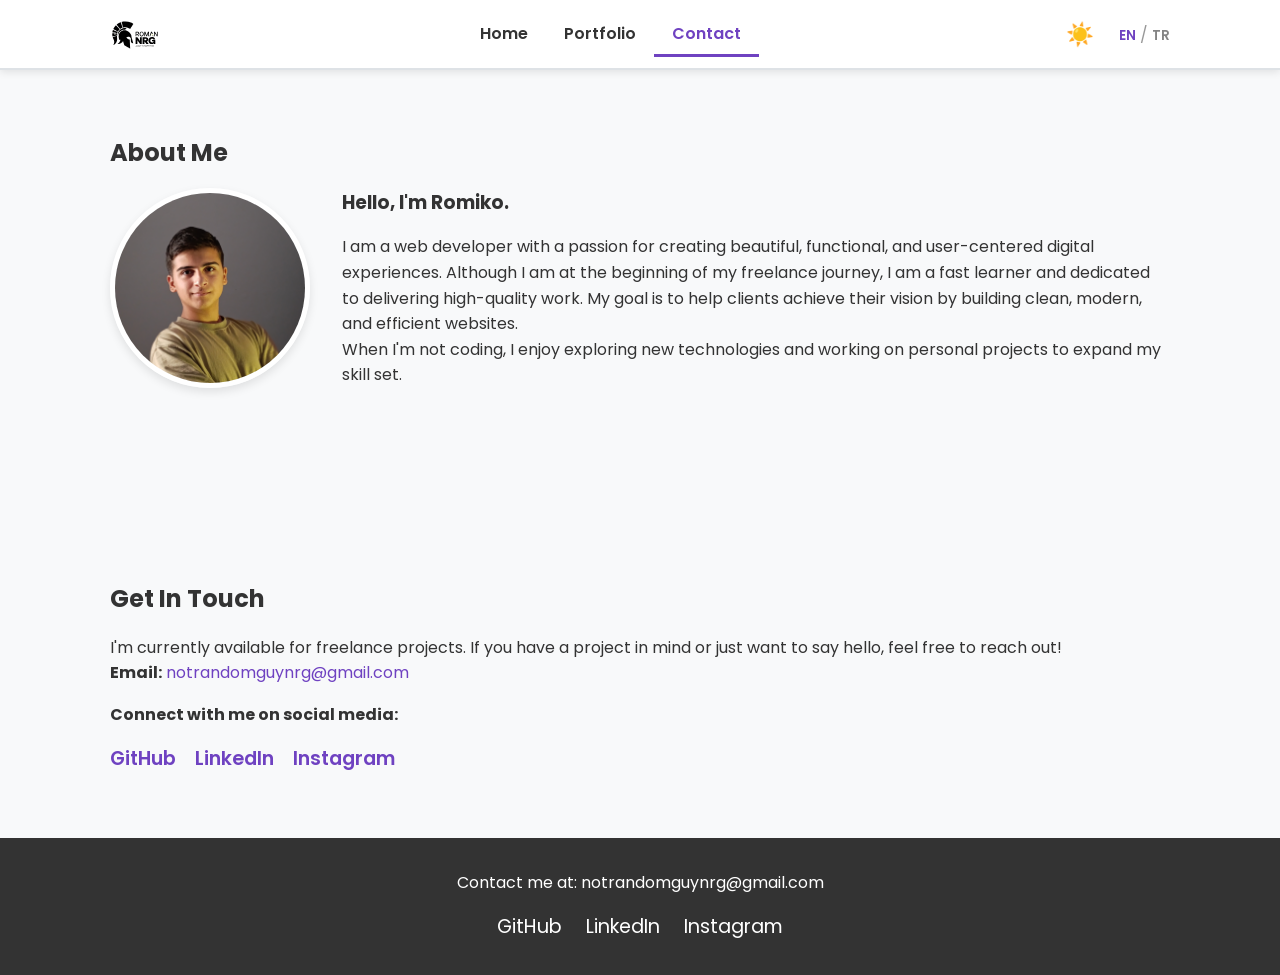
==== about.html @ 0e0eda40 "portfolio update" ====
<!DOCTYPE html>
<html lang="en">
<head>
    <meta charset="UTF-8">
    <meta name="viewport" content="width=device-width, initial-scale=1.0">
    <meta name="description" content="About Romiko, a freelance web developer.">
    <title>About/Contact - Romiko</title>
    <link rel="preconnect" href="https://fonts.googleapis.com">
    <link rel="preconnect" href="https://fonts.gstatic.com" crossorigin>
    <link href="https://fonts.googleapis.com/css2?family=Poppins:wght@400;600;700&display=swap" rel="stylesheet">
    <link rel="stylesheet" href="css/styles.css">
    <link rel="icon" href="images/favicon.ico" type="image/x-icon">
</head>
<body>

    <header class="header">
        <div class="container">
            <nav class="main-nav">
                <a href="index.html" class="logo-link">
                    <img src="images/transparent-logo.svg" alt="Roman NRG Logo" class="logo-img">
                </a>
                <ul class="nav-menu">
                    <li><a href="index.html" data-lang-en="Home" data-lang-tr="Ana Sayfa">Home</a></li>
                    <li><a href="portfolio.html" data-lang-en="Portfolio" data-lang-tr="Portfolyo">Portfolio</a></li>
                    <li><a href="about.html" class="active" data-lang-en="Contact" data-lang-tr="İletişim">Contact</a></li>
                </ul>
                <div class="settings-controls">
                    <button id="theme-toggle" class="theme-toggle-btn" title="Toggle dark mode"><span class="light-icon">☀️</span><span class="dark-icon">🌙</span></button>
                    <div class="language-switcher">
                        <button data-lang-switch="en" class="lang-btn active">EN</button>
                        <span class="lang-separator">/</span>
                        <button data-lang-switch="tr" class="lang-btn">TR</button>
                    </div>
                </div>
            </nav>
        </div>
    </header>

    <main class="container">
        <!-- About Section -->
        <section class="about-section">
            <h2 data-lang-en="About Me" data-lang-tr="Hakkımda">About Me</h2>
            <div class="about-content">
                <img src="images/profilepicture.jpg" alt="A professional photo of Romiko" class="profile-photo">
                <div class="bio">
                    <h3 data-lang-en="Hello, I'm Romiko." data-lang-tr="Merhaba, ben Romiko.">Hello, I'm Romiko.</h3>
                    <p data-lang-en="I am a web developer with a passion for creating beautiful, functional, and user-centered digital experiences. Although I am at the beginning of my freelance journey, I am a fast learner and dedicated to delivering high-quality work. My goal is to help clients achieve their vision by building clean, modern, and efficient websites." data-lang-tr="Güzel, işlevsel ve kullanıcı odaklı dijital deneyimler yaratma tutkusuna sahip bir web geliştiricisiyim. Serbest çalışma yolculuğumun başında olmama rağmen, hızlı öğrenen biriyim ve yüksek kaliteli işler sunmaya adanmışım. Amacım, temiz, modern ve verimli web siteleri oluşturarak müşterilerin vizyonlarına ulaşmalarına yardımcı olmaktır.">
                        I am a web developer with a passion for creating beautiful, functional, and user-centered digital experiences. Although I am at the beginning of my freelance journey, I am a fast learner and dedicated to delivering high-quality work. My goal is to help clients achieve their vision by building clean, modern, and efficient websites.
                    </p>
                    <p data-lang-en="When I'm not coding, I enjoy exploring new technologies and working on personal projects to expand my skill set." data-lang-tr="Kod yazmadığım zamanlarda, yeni teknolojileri keşfetmekten ve becerilerimi genişletmek için kişisel projeler üzerinde çalışmaktan keyif alıyorum.">
                        When I'm not coding, I enjoy exploring new technologies and working on personal projects to expand my skill set.
                    </p>
                </div>
            </div>
        </section>

        <!-- Contact Section -->
        <section class="contact-section">
            <h2 data-lang-en="Get In Touch" data-lang-tr="İletişime Geçin">Get In Touch</h2>
            <p data-lang-en="I'm currently available for freelance projects. If you have a project in mind or just want to say hello, feel free to reach out!" data-lang-tr="Şu anda serbest projeler için müsaittim. Aklınızda bir proje varsa veya sadece merhaba demek isterseniz, bana ulaşmaktan çekinmeyin!">I'm currently available for freelance projects. If you have a project in mind or just want to say hello, feel free to reach out!</p>
            <div class="contact-info">
                <p><strong><span data-lang-en="Email:" data-lang-tr="E-posta:">Email:</span></strong> <a href="mailto:notrandomguynrg@gmail.com">notrandomguynrg@gmail.com</a></p>
                <p><strong data-lang-en="Connect with me on social media:" data-lang-tr="Sosyal medyada benimle bağlantı kurun:">Connect with me on social media:</strong></p>
                <div class="social-links-about">
                    <a href="https://github.com/romka-hue" target="_blank">GitHub</a>
                    <a href="https://www.linkedin.com/in/%E1%83%A1%E1%83%90%E1%83%AE%E1%83%94%E1%83%9A%E1%83%98-%E1%83%A3%E1%83%AA%E1%83%9C%E1%83%9D%E1%83%91%E1%83%98%E1%83%90-b69b1a35b/" target="_blank">LinkedIn</a>
                    <a href="https://www.instagram.com/by_roman_nrg/" target="_blank">Instagram</a>
                </div>
            </div>
        </section>
    </main>

    <footer class="footer">
        <div class="container">
            <p><span data-lang-en="Contact me at: " data-lang-tr="Bana ulaşın: ">Contact me at: </span><a href="mailto:notrandomguynrg@gmail.com">notrandomguynrg@gmail.com</a></p>
            <div class="social-links">
                <a href="https://github.com/romka-hue" target="_blank">GitHub</a>
                <a href="https://www.linkedin.com/in/%E1%83%A1%E1%83%90%E1%83%AE%E1%83%94%E1%83%9A%E1%83%98-%E1%83%A3%E1%83%AA%E1%83%9C%E1%83%9D%E1%83%91%E1%83%98%E1%83%90-b69b1a35b/" target="_blank">LinkedIn</a>
                <a href="https://www.instagram.com/by_roman_nrg/" target="_blank">Instagram</a>
            </div>
        </div>
    </footer>

    <script src="js/main.js"></script>
</body>
</html>
---- css/styles.css ----
/* 
    Main Stylesheet for Romiko's Portfolio
    ---
    - Variables
    - Global Styles
    - Header & Navigation
    - Settings Controls (Dark Mode/Language)
    - Footer
    - Home Page
    - Portfolio Page
    - Payment Page
    - About Page
    - Responsive Design
*/

/* --- Variables --- */
:root {
    /* Light Mode (Default) */
    --bg-color: #f8f9fa;
    --text-color: #333;
    --accent-color: #6f42c1;
    --accent-hover-color: #5a359a;
    --card-bg: #ffffff;
    --border-color: #dee2e6;
    --header-bg: #ffffff;
    --link-color: var(--accent-color);

    /* Dark Mode */
    --dark-bg-color: #1a1a1a;
    --dark-text-color: #f1f1f1;
    --dark-card-bg: #2c2c2c;
    --dark-border-color: #444;
    --dark-header-bg: #252525;
    --dark-accent-color: #9b6dff;
    --dark-accent-hover-color: #8658e6;

    --primary-font: 'Poppins', sans-serif;
    --header-height: 70px;
}

/* --- Global Styles --- */
* {
    box-sizing: border-box;
    margin: 0;
    padding: 0;
}

html {
    scroll-behavior: smooth;
}

body {
    font-family: var(--primary-font);
    line-height: 1.6;
    background-color: var(--bg-color);
    color: var(--text-color);
    transition: background-color 0.3s, color 0.3s;
}

/* Dark Mode Styles */
body.dark-mode {
    --bg-color: var(--dark-bg-color);
    --text-color: var(--dark-text-color);
    --card-bg: var(--dark-card-bg);
    --border-color: var(--dark-border-color);
    --header-bg: var(--dark-header-bg);
    --accent-color: var(--dark-accent-color);
    --accent-hover-color: var(--dark-accent-hover-color);
}

.container {
    max-width: 1100px;
    margin: 0 auto;
    padding: 0 20px;
}

a {
    color: var(--accent-color);
    text-decoration: none;
}

a:hover {
    text-decoration: underline;
}

h1, h2, h3 {
    margin-bottom: 1rem;
}

section {
    padding: 4rem 0;
}

/* --- Header & Navigation --- */
.header {
    
    background-color: var(--header-bg);
    border-bottom: 2px solid var(--border-color);
    height: var(--header-height);
    position: fixed;
    top: 0;
    left: 0;
    width: 100%;
    z-index: 1000;
    transition: background-color 0.3s, border-color 0.3s;
    box-shadow: 0 2px 8px rgba(0,0,0,0.1);
}

body {
    padding-top: var(--header-height);
}

.main-nav {
    display: flex;
    justify-content: space-between;
    align-items: center;
    height: 70px;
    flex-wrap: nowrap;
    width: 100%;
    align-items: center;
}

.logo-link {
    display: flex;
    align-items: center;
    flex-shrink: 0;
}

.logo-img {
    height: 50px;
    width: auto;
    max-width: 100%;
    transition: transform 0.3s ease-in-out;
}

.logo-img:hover {
    transform: scale(1.05);
}

.nav-menu {
    list-style: none;
    display: flex;
    gap: 0;
    flex: 1;
    justify-content: center;
}

.nav-menu li {
    margin: 0;
}

.nav-menu li a {
    padding: 8px 18px;
    font-weight: 600;
    transition: all 0.3s ease;
    color: var(--text-color);
    display: block;
    border-bottom: 3px solid transparent;
}

.nav-menu li a.active,
.nav-menu li a:hover {
    color: var(--accent-color);
    border-bottom-color: var(--accent-color);
    text-decoration: none;
}

/* --- Settings Controls (Dark Mode/Language) --- */
.settings-controls {
    display: flex;
    align-items: center;
    gap: 20px;
    flex-shrink: 0;
    margin-left: auto;
}

.theme-toggle-btn {
    background: none;
    border: none;
    cursor: pointer;
    font-size: 1.4rem;
    padding: 5px;
    line-height: 1;
}

.dark-icon { display: none; }
.light-icon { display: block; }
body.dark-mode .dark-icon { display: block; }
body.dark-mode .light-icon { display: none; }
body.dark-mode .theme-toggle-btn { color: var(--dark-text-color); }


.language-switcher .lang-btn {
    background: none;
    border: none;
    cursor: pointer;
    font-weight: 600;
    font-family: var(--primary-font);
    color: var(--text-color);
    opacity: 0.6;
}

.language-switcher .lang-btn.active {
    opacity: 1;
    color: var(--accent-color);
}

.language-switcher .lang-separator {
    color: var(--text-color);
    opacity: 0.5;
}

/* --- Footer --- */
.footer {
    background-color: #333;
    color: #fff;
    text-align: center;
    padding: 2rem 0;
}
body.dark-mode .footer { background-color: #111; }
.footer a { color: #fff; }

.footer .social-links { margin-top: 1rem; }
.footer .social-links a { margin: 0 10px; font-size: 1.2rem; }

/* --- CTA Button --- */
.cta-button {
    display: inline-block;
    background-color: var(--accent-color);
    color: #fff;
    padding: 12px 24px;
    border-radius: 5px;
    font-weight: 600;
    text-decoration: none;
    transition: background-color 0.3s;
}

.cta-button:hover {
    background-color: var(--accent-hover-color);
    color: #fff;
    text-decoration: none;
}

/* --- Cards --- */
.card {
    background-color: var(--card-bg);
    border: 1px solid var(--border-color);
    border-radius: 8px;
    padding: 2rem;
    box-shadow: 0 4px 6px rgba(0,0,0,0.05);
    transition: background-color 0.3s, border-color 0.3s;
}

/* --- Home Page --- */
.hero { text-align: center; padding: 6rem 0; }
.hero h1 { font-size: 3.5rem; }
.hero .tagline { font-size: 1.2rem; margin-bottom: 2rem; }
.intro, .services { text-align: center; }

.service-cards {
    display: grid;
    grid-template-columns: repeat(auto-fit, minmax(280px, 1fr));
    gap: 20px;
    margin-top: 2rem;
    text-align: left;
}

/* --- Portfolio Page --- */
.portfolio-page h2 { text-align: center; }
.portfolio-page > p { text-align: center; margin-bottom: 3rem; }

.portfolio-grid {
    display: grid;
    grid-template-columns: repeat(auto-fit, minmax(320px, 1fr));
    gap: 2rem;
}

.portfolio-item {
    background-color: var(--card-bg);
    border-radius: 8px;
    overflow: hidden;
    box-shadow: 0 4px 8px rgba(0,0,0,0.1);
    transition: transform 0.3s, box-shadow 0.3s, background-color 0.3s;
}
body.dark-mode .portfolio-item { box-shadow: 0 4px 8px rgba(0,0,0,0.3); }

.portfolio-item:hover {
    transform: translateY(-5px);
    box-shadow: 0 8px 16px rgba(0,0,0,0.15);
}
body.dark-mode .portfolio-item:hover { box-shadow: 0 8px 16px rgba(0,0,0,0.4); }

.portfolio-item img { width: 100%; display: block; }
.portfolio-info { padding: 1.5rem; }
.project-link { display: inline-block; margin-top: 1rem; font-weight: 600; }
.cta-section { text-align: center; margin-top: 4rem; }

/* --- Payment Page --- */
.payment-page { max-width: 800px; margin: 0 auto; text-align: center; }

.pricing-info {
    display: grid;
    grid-template-columns: repeat(auto-fit, minmax(280px, 1fr));
    gap: 2rem;
    margin: 3rem 0;
}

.pricing-card {
    background-color: var(--card-bg);
    border: 2px solid var(--border-color);
    border-radius: 10px;
    padding: 2rem;
    text-align: left;
    transition: all 0.3s ease;
    box-shadow: 0 4px 6px rgba(0,0,0,0.05);
}

.pricing-card:hover {
    border-color: var(--accent-color);
    transform: translateY(-5px);
    box-shadow: 0 8px 15px rgba(0,0,0,0.1);
}

body.dark-mode .pricing-card:hover {
    box-shadow: 0 8px 15px rgba(0,0,0,0.3);
}

.pricing-card h3 {
    color: var(--accent-color);
    margin-bottom: 1rem;
}

.pricing-card .price {
    font-size: 1.8rem;
    font-weight: 700;
    color: var(--accent-color);
    margin-bottom: 1rem;
}

.pricing-card ul {
    list-style: none;
    padding: 0;
}

.pricing-card li {
    padding: 0.5rem 0;
    border-bottom: 1px solid var(--border-color);
    color: var(--text-color);
}

.pricing-card li:last-child {
    border-bottom: none;
}

.payment-instructions {
    text-align: left;
    margin: 2rem 0;
    background: var(--card-bg);
    padding: 2rem;
    border-radius: 8px;
    border: 1px solid var(--border-color);
    transition: background-color 0.3s, border-color 0.3s;
}
.payment-instructions ul { list-style-position: inside; margin-top: 1rem; }
.pay-now-container { margin: 3rem 0; }
.pay-now-button { font-size: 1.5rem; padding: 15px 30px; }

/* --- About Page --- */
.about-content { display: flex; align-items: flex-start; gap: 2rem; }
.profile-photo {
    border-radius: 50%;
    max-width: 200px;
    border: 5px solid var(--card-bg);
    box-shadow: 0 4px 10px rgba(0,0,0,0.1);
    transition: border-color 0.3s;
}
.bio { flex: 1; }
.contact-section { margin-top: 4rem; }
.contact-info p { margin-bottom: 1rem; }
.social-links-about a { margin-right: 15px; font-size: 1.2rem; font-weight: 600; }

/* --- Animations --- */
@keyframes fadeIn {
    from { opacity: 0; }
    to { opacity: 1; }
}

@keyframes fadeInUp {
    from {
        opacity: 0;
        transform: translateY(30px);
    }
    to {
        opacity: 1;
        transform: translateY(0);
    }
}

/* Apply page transition */
main {
    animation: fadeIn 0.6s ease-in-out;
}

/* Animate cards and portfolio items */
.card, .portfolio-item {
    animation: fadeInUp 0.5s ease-out forwards;
    opacity: 0; /* Start hidden */
}

/* Stagger the animation for multiple items */
.service-cards .card:nth-child(1) { animation-delay: 0.1s; }
.service-cards .card:nth-child(2) { animation-delay: 0.2s; }
.service-cards .card:nth-child(3) { animation-delay: 0.3s; }

.portfolio-grid .portfolio-item:nth-child(1) { animation-delay: 0.1s; }
.portfolio-grid .portfolio-item:nth-child(2) { animation-delay: 0.2s; }
.portfolio-grid .portfolio-item:nth-child(3) { animation-delay: 0.3s; }


/* --- Responsive Design --- */
@media (max-width: 1024px) {
    .container {
        padding: 0 15px;
    }
    
    .hero h1 {
        font-size: 2.8rem;
    }
    
    .hero .tagline {
        font-size: 1.1rem;
    }
    
    section {
        padding: 3rem 0;
    }
    
    .portfolio-grid {
        grid-template-columns: repeat(2, 1fr);
    }
}

@media (max-width: 768px) {
    :root {
        --header-height: 60px;
    }
    
    .container {
        padding: 0 15px;
    }
    
    .header {
        height: auto;
        padding: 8px 10px;
    }
    
    body {
        padding-top: 135px;
    }
    
    .main-nav {
        flex-wrap: wrap;
        padding: 5px 0;
        gap: 8px;
        justify-content: flex-start;
    }
    
    .logo-link {
        width: auto;
        justify-content: flex-start;
        order: 1;
        flex-shrink: 0;
    }
    
    .logo-img {
        height: 40px;
    }
    
    .nav-menu {
        width: calc(100% - 100px);
        order: 2;
        justify-content: center;
        gap: 0;
        flex-wrap: wrap;
        flex-grow: 1;
    }
    
    .nav-menu li a {
        padding: 8px 12px;
        font-size: 0.95rem;
    }
    
    .settings-controls {
        order: 3;
        width: auto;
        justify-content: flex-end;
        gap: 12px;
        padding: 8px 0;
        flex-shrink: 0;
        margin-left: auto;
    }
    
    .theme-toggle-btn {
        font-size: 1.2rem;
    }
    
    .language-switcher .lang-btn {
        font-size: 0.9rem;
    }
    
    /* Home Page */
    .hero {
        padding: 3rem 0;
    }
    
    .hero h1 {
        font-size: 2.2rem;
    }
    
    .hero .tagline {
        font-size: 1rem;
        margin-bottom: 1.5rem;
    }
    
    .cta-button {
        padding: 10px 20px;
        font-size: 0.95rem;
    }
    
    .intro, .services {
        padding: 2rem 0;
    }
    
    .intro h2, .services h2 {
        font-size: 1.8rem;
    }
    
    .intro p, .services p {
        font-size: 0.95rem;
    }
    
    .service-cards {
        grid-template-columns: 1fr;
        gap: 15px;
    }
    
    .card {
        padding: 1.5rem;
    }
    
    .card h3 {
        font-size: 1.2rem;
    }
    
    /* Portfolio Page */
    .portfolio-page h2 {
        font-size: 1.8rem;
    }
    
    .portfolio-grid {
        grid-template-columns: 1fr;
        gap: 1.5rem;
    }
    
    .portfolio-item {
        border-radius: 6px;
    }
    
    .portfolio-info {
        padding: 1.2rem;
    }
    
    .portfolio-info h3 {
        font-size: 1.2rem;
    }
    
    .portfolio-info p {
        font-size: 0.9rem;
    }
    
    .project-link {
        font-size: 0.9rem;
    }
    
    .cta-section {
        margin-top: 2.5rem;
    }
    
    /* Pricing Page */
    .payment-page h2 {
        font-size: 1.8rem;
    }
    
    .pricing-info {
        grid-template-columns: 1fr;
        gap: 1.5rem;
        margin: 2rem 0;
    }
    
    .pricing-card {
        padding: 1.5rem;
        border-radius: 8px;
    }
    
    .pricing-card h3 {
        font-size: 1.1rem;
    }
    
    .pricing-card .price {
        font-size: 1.5rem;
    }
    
    .pricing-card li {
        font-size: 0.9rem;
    }
    
    .payment-instructions {
        padding: 1.5rem;
    }
    
    .payment-instructions h3 {
        font-size: 1.2rem;
    }
    
    /* About Page */
    .about-content {
        flex-direction: column;
        align-items: center;
        text-align: center;
        gap: 1.5rem;
    }
    
    .profile-photo {
        max-width: 150px;
        border-width: 4px;
        margin-bottom: 0;
    }
    
    .about-content h3 {
        font-size: 1.3rem;
    }
    
    .about-content p {
        font-size: 0.95rem;
    }
    
    .bio {
        flex: 1;
        width: 100%;
    }
    
    .contact-section {
        margin-top: 2.5rem;
    }
    
    .contact-section h2 {
        font-size: 1.5rem;
    }
    
    .contact-section p {
        font-size: 0.95rem;
    }
    
    .social-links-about {
        display: flex;
        justify-content: center;
        flex-wrap: wrap;
        gap: 10px;
    }
    
    .social-links-about a {
        margin-right: 5px;
        font-size: 1rem;
    }
    
    /* Footer */
    .footer {
        padding: 1.5rem 0;
    }
    
    .footer p {
        font-size: 0.9rem;
    }
    
    .footer .social-links {
        margin-top: 0.8rem;
    }
    
    .footer .social-links a {
        margin: 0 8px;
        font-size: 1rem;
    }
    
    section {
        padding: 2.5rem 0;
    }
}

@media (max-width: 480px) {
    :root {
        --header-height: 55px;
    }
    
    body {
        padding-top: 130px;
    }
    
    .container {
        padding: 0 10px;
    }
    
    .header {
        padding: 6px 8px;
    }
    
    .main-nav {
        flex-wrap: nowrap;
        padding: 6px 0;
        gap: 6px;
        justify-content: flex-start;
    }
    
    .logo-link {
        width: auto;
        justify-content: flex-start;
        order: 1;
        flex-shrink: 0;
    }
    
    .logo-img {
        height: 35px;
    }
    
    .nav-menu {
        width: auto;
        order: 2;
        flex-grow: 1;
        min-width: 100px;
    }
    
    .nav-menu li a {
        padding: 6px 8px;
        font-size: 0.85rem;
        border-bottom: 2px solid transparent;
    }
    
    .nav-menu li a.active,
    .nav-menu li a:hover {
        border-bottom-color: var(--accent-color);
    }
    
    .settings-controls {
        order: 3;
        width: auto;
        justify-content: flex-end;
        gap: 10px;
        padding: 6px 0;
        flex-shrink: 0;
        margin-left: auto;
    }
    
    .theme-toggle-btn {
        font-size: 1.1rem;
        padding: 3px;
    }
    
    .language-switcher .lang-btn {
        font-size: 0.8rem;
    }
    
    .language-switcher .lang-separator {
        margin: 0 3px;
    }
    
    /* Home Page */
    .hero {
        padding: 2rem 0;
    }
    
    .hero h1 {
        font-size: 1.8rem;
    }
    
    .hero .tagline {
        font-size: 0.9rem;
        margin-bottom: 1rem;
    }
    
    .cta-button {
        padding: 8px 16px;
        font-size: 0.85rem;
        border-radius: 4px;
    }
    
    .intro {
        padding: 1.5rem 0;
    }
    
    .intro h2 {
        font-size: 1.4rem;
    }
    
    .intro p {
        font-size: 0.9rem;
        line-height: 1.5;
    }
    
    .services {
        padding: 1.5rem 0;
    }
    
    .services h2 {
        font-size: 1.4rem;
    }
    
    .services p {
        font-size: 0.9rem;
    }
    
    .service-cards {
        grid-template-columns: 1fr;
        gap: 12px;
    }
    
    .card {
        padding: 1.2rem;
        border-radius: 6px;
        box-shadow: 0 2px 4px rgba(0,0,0,0.05);
    }
    
    .card h3 {
        font-size: 1.1rem;
        margin-bottom: 0.8rem;
    }
    
    .card p {
        font-size: 0.85rem;
    }
    
    /* Portfolio Page */
    .portfolio-page h2 {
        font-size: 1.4rem;
    }
    
    .portfolio-page > p {
        font-size: 0.9rem;
        margin-bottom: 1.5rem;
    }
    
    .portfolio-grid {
        grid-template-columns: 1fr;
        gap: 1.2rem;
    }
    
    .portfolio-item {
        border-radius: 6px;
        box-shadow: 0 2px 6px rgba(0,0,0,0.08);
    }
    
    .portfolio-info {
        padding: 1rem;
    }
    
    .portfolio-info h3 {
        font-size: 1rem;
        margin-bottom: 0.5rem;
    }
    
    .portfolio-info p {
        font-size: 0.8rem;
        line-height: 1.4;
        margin-bottom: 0.8rem;
    }
    
    .project-link {
        font-size: 0.8rem;
        padding: 6px 12px;
    }
    
    .cta-section {
        margin-top: 1.5rem;
    }
    
    .cta-section h2 {
        font-size: 1.3rem;
        margin-bottom: 1rem;
    }
    
    /* Pricing Page */
    .payment-page {
        max-width: 100%;
    }
    
    .payment-page h2 {
        font-size: 1.4rem;
    }
    
    .payment-page > p {
        font-size: 0.9rem;
        margin-bottom: 1.5rem;
    }
    
    .pricing-info {
        grid-template-columns: 1fr;
        gap: 1.2rem;
        margin: 1.5rem 0;
    }
    
    .pricing-card {
        padding: 1.2rem;
        border-radius: 6px;
        border: 1.5px solid var(--border-color);
    }
    
    .pricing-card h3 {
        font-size: 1rem;
        margin-bottom: 0.8rem;
    }
    
    .pricing-card .price {
        font-size: 1.3rem;
        margin-bottom: 0.8rem;
    }
    
    .pricing-card ul {
        list-style: none;
    }
    
    .pricing-card li {
        padding: 0.4rem 0;
        font-size: 0.8rem;
        border-bottom: 1px solid var(--border-color);
    }
    
    .pricing-card li:last-child {
        border-bottom: none;
    }
    
    .payment-instructions {
        padding: 1.2rem;
        margin: 1.5rem 0;
        border-radius: 6px;
    }
    
    .payment-instructions h3 {
        font-size: 1.1rem;
        margin-bottom: 0.8rem;
    }
    
    .payment-instructions p {
        font-size: 0.85rem;
        margin-bottom: 0.8rem;
    }
    
    .payment-instructions ul {
        list-style-position: inside;
        margin-top: 0.8rem;
    }
    
    .payment-instructions li {
        font-size: 0.8rem;
        margin-bottom: 0.5rem;
    }
    
    .contact-reminder {
        margin-top: 1.5rem;
    }
    
    .contact-reminder p {
        font-size: 0.85rem;
    }
    
    /* About Page */
    .about-section {
        padding: 1.5rem 0;
    }
    
    .about-section h2 {
        font-size: 1.4rem;
        margin-bottom: 1.5rem;
    }
    
    .about-content {
        flex-direction: column;
        align-items: center;
        text-align: center;
        gap: 1.2rem;
    }
    
    .profile-photo {
        max-width: 120px;
        min-width: 120px;
        border-width: 3px;
    }
    
    .bio {
        width: 100%;
    }
    
    .bio h3 {
        font-size: 1.2rem;
        margin-bottom: 0.8rem;
    }
    
    .bio p {
        font-size: 0.8rem;
        line-height: 1.5;
        margin-bottom: 0.8rem;
    }
    
    .contact-section {
        margin-top: 1.5rem;
        padding: 1.5rem 0;
    }
    
    .contact-section h2 {
        font-size: 1.3rem;
        margin-bottom: 1rem;
    }
    
    .contact-section p {
        font-size: 0.85rem;
        margin-bottom: 1rem;
    }
    
    .contact-info {
        display: flex;
        flex-direction: column;
        gap: 1rem;
    }
    
    .contact-info p {
        font-size: 0.85rem;
    }
    
    .contact-info a {
        word-break: break-all;
    }
    
    .social-links-about {
        display: flex;
        justify-content: center;
        flex-wrap: wrap;
        gap: 8px;
        margin-top: 0.8rem;
    }
    
    .social-links-about a {
        margin-right: 0;
        font-size: 0.9rem;
        padding: 6px 10px;
    }
    
    /* Footer */
    .footer {
        padding: 1.2rem 0;
    }
    
    .footer p {
        font-size: 0.8rem;
        margin-bottom: 0.5rem;
    }
    
    .footer a {
        font-size: 0.8rem;
    }
    
    .footer .social-links {
        margin-top: 0.6rem;
    }
    
    .footer .social-links a {
        margin: 0 6px;
        font-size: 0.85rem;
    }
    
    section {
        padding: 1.5rem 0;
    }
    
    h1, h2, h3 {
        margin-bottom: 0.8rem;
    }
}

@media (max-width: 320px) {
    body {
        padding-top: 125px;
    }
    
    .header {
        padding: 5px 5px;
    }
    
    .main-nav {
        padding: 4px 0;
        gap: 4px;
    }
    
    .logo-img {
        height: 32px;
    }
    
    .nav-menu li a {
        padding: 5px 6px;
        font-size: 0.75rem;
    }
    
    .settings-controls {
        gap: 8px;
        padding: 4px 0;
    }
    
    .theme-toggle-btn {
        font-size: 1rem;
        padding: 2px;
    }
    
    .language-switcher .lang-btn {
        font-size: 0.7rem;
    }
    
    .language-switcher .lang-separator {
        margin: 0 2px;
    }
    
    .hero h1 {
        font-size: 1.5rem;
    }
    
    .hero .tagline {
        font-size: 0.8rem;
    }
    
    .cta-button {
        padding: 6px 12px;
        font-size: 0.75rem;
    }
    
    .card {
        padding: 1rem;
    }
    
    .card h3 {
        font-size: 1rem;
    }
    
    .card p {
        font-size: 0.75rem;
    }
    
    .pricing-card h3 {
        font-size: 0.95rem;
    }
    
    .pricing-card .price {
        font-size: 1.1rem;
    }
    
    .profile-photo {
        max-width: 100px;
        min-width: 100px;
    }
}
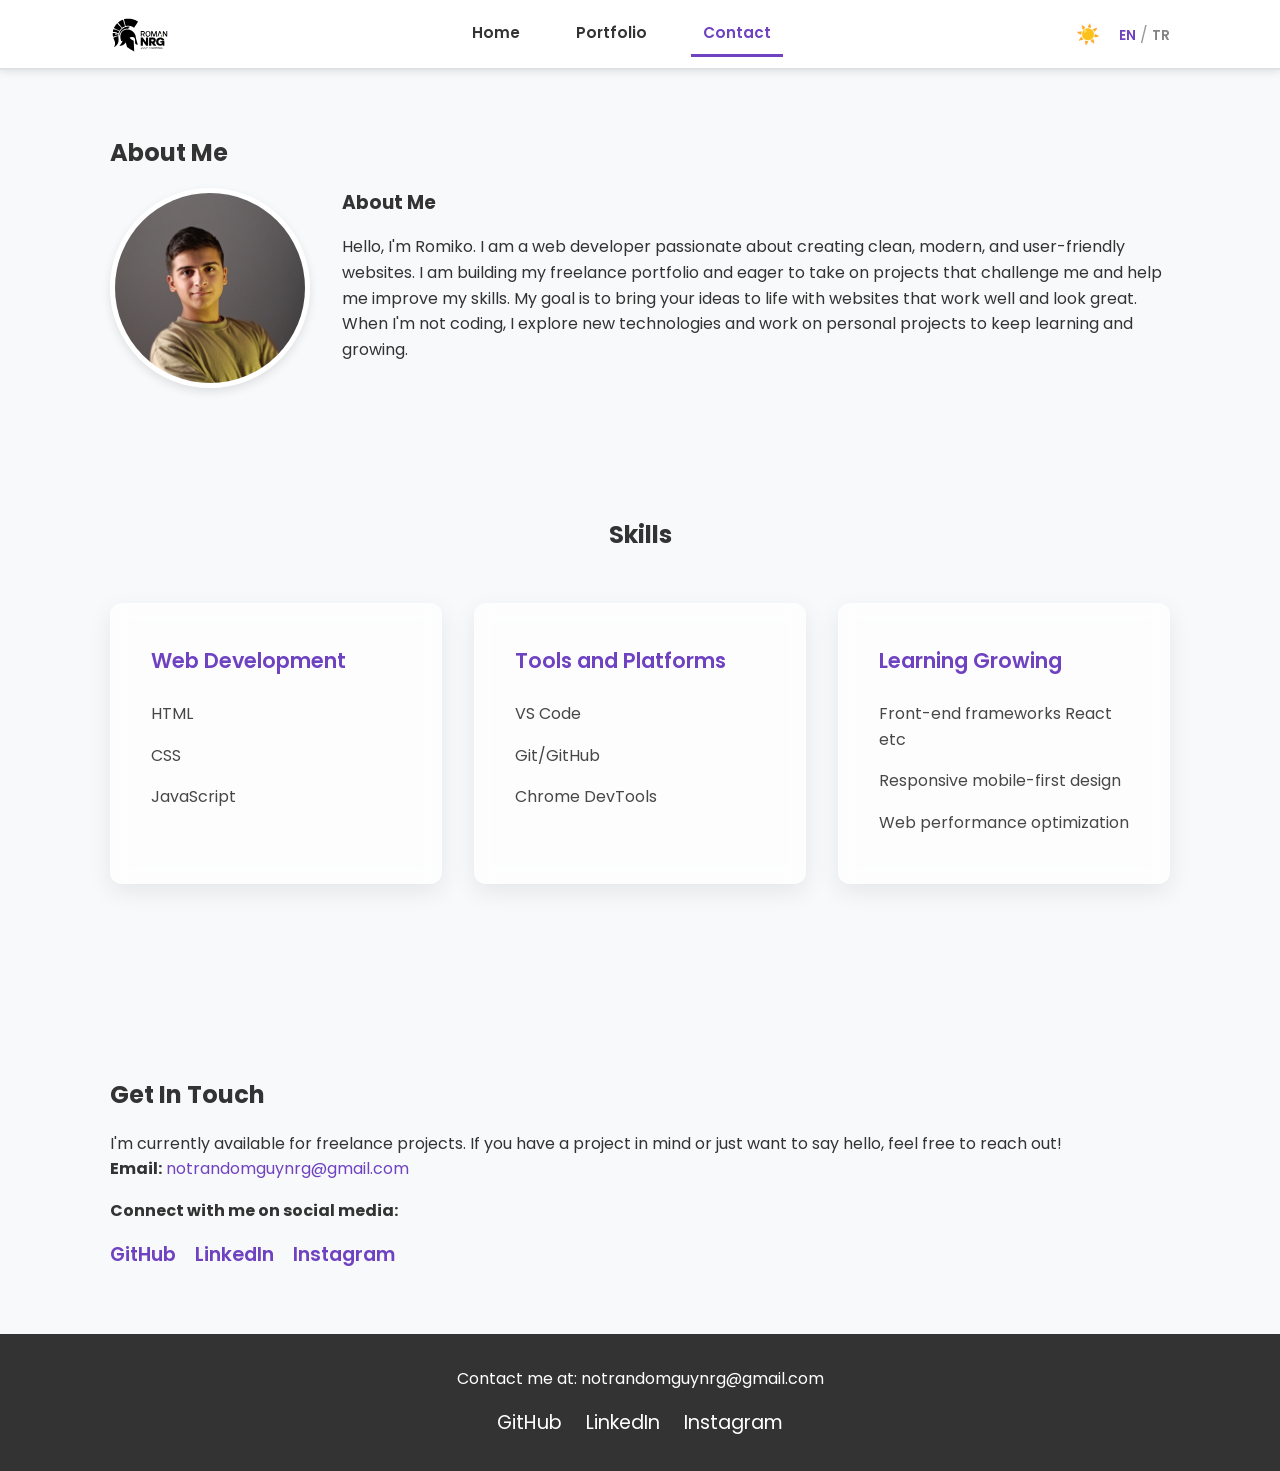
==== commit a24af5d7: "updating websiteİ" ====
--- a/about.html
+++ b/about.html
@@ -5,11 +5,15 @@
     <meta name="viewport" content="width=device-width, initial-scale=1.0">
     <meta name="description" content="About Romiko, a freelance web developer.">
     <title>About/Contact - Romiko</title>
+    <link rel="icon" type="image/png" href="images/favicon-96x96.png" sizes="96x96" />
+    <link rel="icon" type="image/svg+xml" href="images/favicon.svg" />
+    <link rel="shortcut icon" href="images/favicon.ico" />
+    <link rel="apple-touch-icon" sizes="180x180" href="images/apple-touch-icon.png" />
+    <link rel="manifest" href="images/site.webmanifest" />
     <link rel="preconnect" href="https://fonts.googleapis.com">
     <link rel="preconnect" href="https://fonts.gstatic.com" crossorigin>
     <link href="https://fonts.googleapis.com/css2?family=Poppins:wght@400;600;700&display=swap" rel="stylesheet">
     <link rel="stylesheet" href="css/styles.css">
-    <link rel="icon" href="images/favicon.ico" type="image/x-icon">
 </head>
 <body>
 
@@ -43,13 +47,44 @@
             <div class="about-content">
                 <img src="images/profilepicture.jpg" alt="A professional photo of Romiko" class="profile-photo">
                 <div class="bio">
-                    <h3 data-lang-en="Hello, I'm Romiko." data-lang-tr="Merhaba, ben Romiko.">Hello, I'm Romiko.</h3>
-                    <p data-lang-en="I am a web developer with a passion for creating beautiful, functional, and user-centered digital experiences. Although I am at the beginning of my freelance journey, I am a fast learner and dedicated to delivering high-quality work. My goal is to help clients achieve their vision by building clean, modern, and efficient websites." data-lang-tr="Güzel, işlevsel ve kullanıcı odaklı dijital deneyimler yaratma tutkusuna sahip bir web geliştiricisiyim. Serbest çalışma yolculuğumun başında olmama rağmen, hızlı öğrenen biriyim ve yüksek kaliteli işler sunmaya adanmışım. Amacım, temiz, modern ve verimli web siteleri oluşturarak müşterilerin vizyonlarına ulaşmalarına yardımcı olmaktır.">
-                        I am a web developer with a passion for creating beautiful, functional, and user-centered digital experiences. Although I am at the beginning of my freelance journey, I am a fast learner and dedicated to delivering high-quality work. My goal is to help clients achieve their vision by building clean, modern, and efficient websites.
+                    <h3 data-lang-en="About Me" data-lang-tr="Hakkımda">About Me</h3>
+                    <p data-lang-en="Hello, I'm Romiko. I am a web developer passionate about creating clean, modern, and user-friendly websites. I am building my freelance portfolio and eager to take on projects that challenge me and help me improve my skills. My goal is to bring your ideas to life with websites that work well and look great." data-lang-tr="Merhaba, ben Romiko. Temiz, modern ve kullanıcı dostu web siteleri oluşturmaya tutkulu bir web geliştiricisiyim. Serbest çalışma portföyümü oluşturuyorum ve beni zorlayan ve becerilerimi geliştirmeme yardımcı olan projeleri almaya istekliyim. Amacım, fikirlerinizi iyi çalışan ve harika görünen web siteleriyle hayata geçirmektir.">
+                        Hello, I'm Romiko. I am a web developer passionate about creating clean, modern, and user-friendly websites. I am building my freelance portfolio and eager to take on projects that challenge me and help me improve my skills. My goal is to bring your ideas to life with websites that work well and look great.
                     </p>
-                    <p data-lang-en="When I'm not coding, I enjoy exploring new technologies and working on personal projects to expand my skill set." data-lang-tr="Kod yazmadığım zamanlarda, yeni teknolojileri keşfetmekten ve becerilerimi genişletmek için kişisel projeler üzerinde çalışmaktan keyif alıyorum.">
-                        When I'm not coding, I enjoy exploring new technologies and working on personal projects to expand my skill set.
+                    <p data-lang-en="When I'm not coding, I explore new technologies and work on personal projects to keep learning and growing." data-lang-tr="Kod yazmadığım zamanlarda, yeni teknolojileri keşfeder ve öğrenmeye ve büyümeye devam etmek için kişisel projeler üzerinde çalışırım.">
+                        When I'm not coding, I explore new technologies and work on personal projects to keep learning and growing.
                     </p>
+                </div>
+            </div>
+        </section>
+
+        <!-- Skills Section -->
+        <section class="skills-section">
+            <h2 data-lang-en="Skills" data-lang-tr="Beceriler">Skills</h2>
+            <div class="skills-content">
+                <div class="skill-category">
+                    <h3 data-lang-en="Web Development" data-lang-tr="Web Gelistirme">Web Development</h3>
+                    <ul>
+                        <li>HTML</li>
+                        <li>CSS</li>
+                        <li>JavaScript</li>
+                    </ul>
+                </div>
+                <div class="skill-category">
+                    <h3 data-lang-en="Tools and Platforms" data-lang-tr="Araclar ve Platformlar">Tools and Platforms</h3>
+                    <ul>
+                        <li>VS Code</li>
+                        <li>Git/GitHub</li>
+                        <li>Chrome DevTools</li>
+                    </ul>
+                </div>
+                <div class="skill-category">
+                    <h3 data-lang-en="Learning Growing" data-lang-tr="Ogrenme Gelisme">Learning / Growing</h3>
+                    <ul>
+                        <li data-lang-en="Front-end frameworks React etc" data-lang-tr="Front-end cerceeveleri React vb">Front-end frameworks (React, etc.)</li>
+                        <li data-lang-en="Responsive mobile-first design" data-lang-tr="Duyarli mobil-oncelikli tasarim">Responsive and mobile-first design</li>
+                        <li data-lang-en="Web performance optimization" data-lang-tr="Web performansi optimizasyon">Web performance and optimization</li>
+                    </ul>
                 </div>
             </div>
         </section>
--- a/css/styles.css
+++ b/css/styles.css
@@ -1,17 +1,4 @@
-/* 
-    Main Stylesheet for Romiko's Portfolio
-    ---
-    - Variables
-    - Global Styles
-    - Header & Navigation
-    - Settings Controls (Dark Mode/Language)
-    - Footer
-    - Home Page
-    - Portfolio Page
-    - Payment Page
-    - About Page
-    - Responsive Design
-*/
+
 
 /* --- Variables --- */
 :root {
@@ -127,7 +114,7 @@
 }
 
 .logo-img {
-    height: 50px;
+    height: 60px;
     width: auto;
     max-width: 100%;
     transition: transform 0.3s ease-in-out;
@@ -140,7 +127,7 @@
 .nav-menu {
     list-style: none;
     display: flex;
-    gap: 0;
+    gap: 2rem;
     flex: 1;
     justify-content: center;
 }
@@ -150,12 +137,13 @@
 }
 
 .nav-menu li a {
-    padding: 8px 18px;
+    padding: 8px 12px;
     font-weight: 600;
     transition: all 0.3s ease;
     color: var(--text-color);
     display: block;
     border-bottom: 3px solid transparent;
+    font-size: 0.95rem;
 }
 
 .nav-menu li a.active,
@@ -169,7 +157,7 @@
 .settings-controls {
     display: flex;
     align-items: center;
-    gap: 20px;
+    gap: 15px;
     flex-shrink: 0;
     margin-left: auto;
 }
@@ -178,8 +166,8 @@
     background: none;
     border: none;
     cursor: pointer;
-    font-size: 1.4rem;
-    padding: 5px;
+    font-size: 1.2rem;
+    padding: 4px;
     line-height: 1;
 }
 
@@ -198,6 +186,7 @@
     font-family: var(--primary-font);
     color: var(--text-color);
     opacity: 0.6;
+    font-size: 0.85rem;
 }
 
 .language-switcher .lang-btn.active {
@@ -243,26 +232,260 @@
 
 /* --- Cards --- */
 .card {
-    background-color: var(--card-bg);
-    border: 1px solid var(--border-color);
-    border-radius: 8px;
-    padding: 2rem;
-    box-shadow: 0 4px 6px rgba(0,0,0,0.05);
-    transition: background-color 0.3s, border-color 0.3s;
+    background-color: rgba(255, 255, 255, 0.7);
+    backdrop-filter: blur(10px);
+    border: 1px solid rgba(255, 255, 255, 0.2);
+    border-radius: 12px;
+    padding: 2.5rem;
+    box-shadow: 0 8px 25px rgba(0,0,0,0.08);
+    transition: all 0.4s ease;
+    position: relative;
+    overflow: hidden;
+}
+
+body.dark-mode .card {
+    background-color: rgba(44, 44, 44, 0.7);
+    border: 1px solid rgba(255, 255, 255, 0.1);
+}
+
+.card::before {
+    content: '';
+    position: absolute;
+    top: 0;
+    left: -100%;
+    width: 100%;
+    height: 100%;
+    background: linear-gradient(90deg, transparent, rgba(111, 66, 193, 0.05), transparent);
+    transition: left 0.6s ease;
+}
+
+.card:hover::before {
+    left: 100%;
+}
+
+.card:hover {
+    transform: translateY(-8px);
+    box-shadow: 0 15px 40px rgba(111, 66, 193, 0.15);
+    border-color: var(--accent-color);
+}
+
+.card h3 {
+    color: var(--accent-color);
+    font-size: 1.3rem;
+    font-weight: 600;
+    margin-bottom: 1rem;
+    position: relative;
+    z-index: 1;
+}
+
+.card p {
+    line-height: 1.6;
+    opacity: 0.9;
+    position: relative;
+    z-index: 1;
+}
+
+body.dark-mode .card {
+    box-shadow: 0 8px 25px rgba(0,0,0,0.2);
+}
+
+body.dark-mode .card::before {
+    background: linear-gradient(90deg, transparent, rgba(155, 109, 255, 0.08), transparent);
+}
+
+body.dark-mode .card:hover {
+    box-shadow: 0 15px 40px rgba(155, 109, 255, 0.2);
 }
 
 /* --- Home Page --- */
-.hero { text-align: center; padding: 6rem 0; }
-.hero h1 { font-size: 3.5rem; }
-.hero .tagline { font-size: 1.2rem; margin-bottom: 2rem; }
-.intro, .services { text-align: center; }
+.hero { 
+    text-align: center; 
+    padding: 8rem 0 6rem 0; 
+    position: relative;
+    overflow: hidden;
+    background: linear-gradient(180deg, var(--bg-color) 0%, rgba(111, 66, 193, 0.02) 100%);
+}
+
+.hero::before {
+    content: '';
+    position: absolute;
+    top: 0;
+    left: 0;
+    right: 0;
+    bottom: 0;
+    background: linear-gradient(135deg, transparent 0%, rgba(111, 66, 193, 0.03) 50%, transparent 100%);
+    pointer-events: none;
+}
+
+.hero::after {
+    content: '';
+    position: absolute;
+    bottom: 0;
+    left: 0;
+    right: 0;
+    height: 100px;
+    background: linear-gradient(180deg, transparent 0%, var(--bg-color) 100%);
+    pointer-events: none;
+    z-index: 2;
+}
+
+.hero .container {
+    position: relative;
+    z-index: 1;
+}
+
+.hero h1 { 
+    font-size: 4rem; 
+    font-weight: 700;
+    background: linear-gradient(135deg, var(--text-color) 0%, var(--accent-color) 100%);
+    -webkit-background-clip: text;
+    -webkit-text-fill-color: transparent;
+    background-clip: text;
+    margin-bottom: 1rem;
+    letter-spacing: -0.02em;
+    animation: heroTitleSlide 1s ease-out;
+}
+
+.hero .tagline { 
+    font-size: 1.3rem; 
+    margin-bottom: 2.5rem;
+    color: var(--text-color);
+    opacity: 0.8;
+    font-weight: 400;
+    line-height: 1.5;
+    max-width: 600px;
+    margin-left: auto;
+    margin-right: auto;
+    animation: heroTaglineSlide 1s ease-out 0.2s both;
+}
+
+.hero .cta-button {
+    animation: heroButtonSlide 1s ease-out 0.4s both;
+    position: relative;
+    overflow: hidden;
+    transform: translateY(0);
+    transition: all 0.3s ease;
+}
+
+.hero .cta-button::before {
+    content: '';
+    position: absolute;
+    top: 0;
+    left: -100%;
+    width: 100%;
+    height: 100%;
+    background: linear-gradient(90deg, transparent, rgba(255,255,255,0.2), transparent);
+    transition: left 0.5s;
+}
+
+.hero .cta-button:hover::before {
+    left: 100%;
+}
+
+.hero .cta-button:hover {
+    transform: translateY(-2px);
+    box-shadow: 0 8px 25px rgba(111, 66, 193, 0.3);
+}
+
+/* Floating particles effect */
+.hero .floating-particle {
+    position: absolute;
+    top: 20%;
+    right: 10%;
+    width: 4px;
+    height: 4px;
+    background: var(--accent-color);
+    border-radius: 50%;
+    opacity: 0.3;
+    animation: float 6s ease-in-out infinite;
+    z-index: 1;
+}
+
+/* Dark mode adjustments for hero */
+body.dark-mode .hero h1 {
+    background: linear-gradient(135deg, var(--dark-text-color) 0%, var(--dark-accent-color) 100%);
+    -webkit-background-clip: text;
+    -webkit-text-fill-color: transparent;
+    background-clip: text;
+}
+
+body.dark-mode .hero .cta-button:hover {
+    box-shadow: 0 8px 25px rgba(155, 109, 255, 0.4);
+}
+
+body.dark-mode .hero {
+    background: linear-gradient(180deg, var(--dark-bg-color) 0%, rgba(155, 109, 255, 0.03) 100%);
+}
+
+body.dark-mode .hero::before {
+    background: linear-gradient(135deg, transparent 0%, rgba(155, 109, 255, 0.05) 50%, transparent 100%);
+}
+
+body.dark-mode .hero::after {
+    background: linear-gradient(180deg, transparent 0%, var(--dark-bg-color) 100%);
+}
+.intro, .services { 
+    text-align: center;
+    position: relative;
+    overflow: hidden;
+}
+
+.intro::before, .services::before {
+    
+    position: absolute;
+    top: 0;
+    left: 0;
+    right: 0;
+    bottom: 0;
+    background: linear-gradient(135deg, transparent 0%, rgba(111, 66, 193, 0.015) 50%, transparent 100%);
+    pointer-events: none;
+}
+
+.intro .container, .services .container {
+    position: relative;
+    z-index: 1;
+}
+
+.intro h2, .services h2 {
+    font-size: 2.5rem;
+    font-weight: 700;
+    background: linear-gradient(135deg, var(--text-color) 0%, var(--accent-color) 100%);
+    -webkit-background-clip: text;
+    -webkit-text-fill-color: transparent;
+    background-clip: text;
+    margin-bottom: 1.5rem;
+    letter-spacing: -0.01em;
+    animation: sectionTitleSlide 0.8s ease-out;
+}
+
+.intro p {
+    font-size: 1.1rem;
+    line-height: 1.7;
+    max-width: 700px;
+    margin: 0 auto;
+    opacity: 0.9;
+    animation: sectionContentSlide 0.8s ease-out 0.2s both;
+}
 
 .service-cards {
     display: grid;
-    grid-template-columns: repeat(auto-fit, minmax(280px, 1fr));
-    gap: 20px;
-    margin-top: 2rem;
+    grid-template-columns: repeat(auto-fit, minmax(300px, 1fr));
+    gap: 2rem;
+    margin-top: 3rem;
     text-align: left;
+}
+
+body.dark-mode .intro h2, 
+body.dark-mode .services h2 {
+    background: linear-gradient(135deg, var(--dark-text-color) 0%, var(--dark-accent-color) 100%);
+    -webkit-background-clip: text;
+    -webkit-text-fill-color: transparent;
+    background-clip: text;
+}
+
+body.dark-mode .intro::before, 
+body.dark-mode .services::before {
+    background: linear-gradient(135deg, transparent 0%, rgba(155, 109, 255, 0.02) 50%, transparent 100%);
 }
 
 /* --- Portfolio Page --- */
@@ -379,6 +602,18 @@
 .contact-info p { margin-bottom: 1rem; }
 .social-links-about a { margin-right: 15px; font-size: 1.2rem; font-weight: 600; }
 
+.skills-section { text-align: center; }
+.skills-content { display: grid; grid-template-columns: repeat(auto-fit, minmax(300px, 1fr)); gap: 2rem; margin-top: 3rem; text-align: left; }
+.skill-category { background-color: rgba(255, 255, 255, 0.7); backdrop-filter: blur(10px); border: 1px solid rgba(255, 255, 255, 0.2); border-radius: 12px; padding: 2.5rem; box-shadow: 0 8px 25px rgba(0,0,0,0.08); transition: all 0.4s ease; position: relative; overflow: hidden; }
+body.dark-mode .skill-category { background-color: rgba(44, 44, 44, 0.7); border: 1px solid rgba(255, 255, 255, 0.1); box-shadow: 0 8px 25px rgba(0,0,0,0.2); }
+.skill-category::before { content: ""; position: absolute; top: 0; left: -100%; width: 100%; height: 100%; background: linear-gradient(90deg, transparent, rgba(111, 66, 193, 0.05), transparent); transition: left 0.6s ease; }
+.skill-category:hover::before { left: 100%; }
+.skill-category:hover { transform: translateY(-8px); box-shadow: 0 15px 40px rgba(111, 66, 193, 0.15); border-color: var(--accent-color); }
+body.dark-mode .skill-category:hover { box-shadow: 0 15px 40px rgba(155, 109, 255, 0.2); }
+.skill-category h3 { color: var(--accent-color); margin-bottom: 1rem; font-size: 1.3rem; font-weight: 600; position: relative; z-index: 1; }
+.skill-category ul { list-style: none; padding: 0; position: relative; z-index: 1; }
+.skill-category li { padding: 0.5rem 0; color: var(--text-color); line-height: 1.6; opacity: 0.9; }
+
 /* --- Animations --- */
 @keyframes fadeIn {
     from { opacity: 0; }
@@ -396,6 +631,72 @@
     }
 }
 
+@keyframes heroTitleSlide {
+    from {
+        opacity: 0;
+        transform: translateY(40px) scale(0.95);
+    }
+    to {
+        opacity: 1;
+        transform: translateY(0) scale(1);
+    }
+}
+
+@keyframes heroTaglineSlide {
+    from {
+        opacity: 0;
+        transform: translateY(30px);
+    }
+    to {
+        opacity: 0.8;
+        transform: translateY(0);
+    }
+}
+
+@keyframes heroButtonSlide {
+    from {
+        opacity: 0;
+        transform: translateY(20px);
+    }
+    to {
+        opacity: 1;
+        transform: translateY(0);
+    }
+}
+
+@keyframes float {
+    0%, 100% {
+        transform: translateY(0px) rotate(0deg);
+        opacity: 0.3;
+    }
+    50% {
+        transform: translateY(-20px) rotate(180deg);
+        opacity: 0.6;
+    }
+}
+
+@keyframes sectionTitleSlide {
+    from {
+        opacity: 0;
+        transform: translateY(30px);
+    }
+    to {
+        opacity: 1;
+        transform: translateY(0);
+    }
+}
+
+@keyframes sectionContentSlide {
+    from {
+        opacity: 0;
+        transform: translateY(20px);
+    }
+    to {
+        opacity: 0.9;
+        transform: translateY(0);
+    }
+}
+
 /* Apply page transition */
 main {
     animation: fadeIn 0.6s ease-in-out;
@@ -432,7 +733,7 @@
     }
     
     section {
-        padding: 3rem 0;
+        padding: 2.5rem 0;
     }
     
     .portfolio-grid {
@@ -455,7 +756,7 @@
     }
     
     body {
-        padding-top: 135px;
+        padding-top: 70px;
     }
     
     .main-nav {
@@ -510,11 +811,11 @@
     
     /* Home Page */
     .hero {
-        padding: 3rem 0;
+        padding: 4rem 0;
     }
     
     .hero h1 {
-        font-size: 2.2rem;
+        font-size: 2.5rem;
     }
     
     .hero .tagline {
@@ -532,20 +833,21 @@
     }
     
     .intro h2, .services h2 {
-        font-size: 1.8rem;
+        font-size: 2rem;
     }
     
     .intro p, .services p {
-        font-size: 0.95rem;
+        font-size: 1rem;
     }
     
     .service-cards {
         grid-template-columns: 1fr;
-        gap: 15px;
+        gap: 1.5rem;
     }
     
     .card {
-        padding: 1.5rem;
+        padding: 2rem;
+        border-radius: 10px;
     }
     
     .card h3 {
@@ -702,7 +1004,11 @@
     }
     
     body {
-        padding-top: 130px;
+        padding-top: 70px;
+    }
+    
+    .header {
+        height: auto;
     }
     
     .container {
@@ -717,7 +1023,8 @@
         flex-wrap: nowrap;
         padding: 6px 0;
         gap: 6px;
-        justify-content: flex-start;
+        justify-content: space-between;
+        align-items: center;
     }
     
     .logo-link {
@@ -732,15 +1039,16 @@
     }
     
     .nav-menu {
-        width: auto;
-        order: 2;
-        flex-grow: 1;
-        min-width: 100px;
+        display: flex;
+        justify-content: center;
+        gap: 0.5rem;
+        flex-wrap: nowrap;
+        flex: 1;
     }
     
     .nav-menu li a {
         padding: 6px 8px;
-        font-size: 0.85rem;
+        font-size: 0.8rem;
         border-bottom: 2px solid transparent;
     }
     
@@ -750,7 +1058,7 @@
     }
     
     .settings-controls {
-        order: 3;
+        display: flex;
         width: auto;
         justify-content: flex-end;
         gap: 10px;
@@ -774,11 +1082,11 @@
     
     /* Home Page */
     .hero {
-        padding: 2rem 0;
+        padding: 3rem 0;
     }
     
     .hero h1 {
-        font-size: 1.8rem;
+        font-size: 2rem;
     }
     
     .hero .tagline {
@@ -797,12 +1105,12 @@
     }
     
     .intro h2 {
-        font-size: 1.4rem;
+        font-size: 1.6rem;
     }
     
     .intro p {
-        font-size: 0.9rem;
-        line-height: 1.5;
+        font-size: 0.95rem;
+        line-height: 1.6;
     }
     
     .services {
@@ -810,22 +1118,22 @@
     }
     
     .services h2 {
-        font-size: 1.4rem;
+        font-size: 1.6rem;
     }
     
     .services p {
-        font-size: 0.9rem;
+        font-size: 0.95rem;
     }
     
     .service-cards {
         grid-template-columns: 1fr;
-        gap: 12px;
+        gap: 1.2rem;
+        margin-top: 2rem;
     }
     
     .card {
-        padding: 1.2rem;
-        border-radius: 6px;
-        box-shadow: 0 2px 4px rgba(0,0,0,0.05);
+        padding: 1.8rem;
+        border-radius: 10px;
     }
     
     .card h3 {
@@ -834,7 +1142,7 @@
     }
     
     .card p {
-        font-size: 0.85rem;
+        font-size: 0.9rem;
     }
     
     /* Portfolio Page */
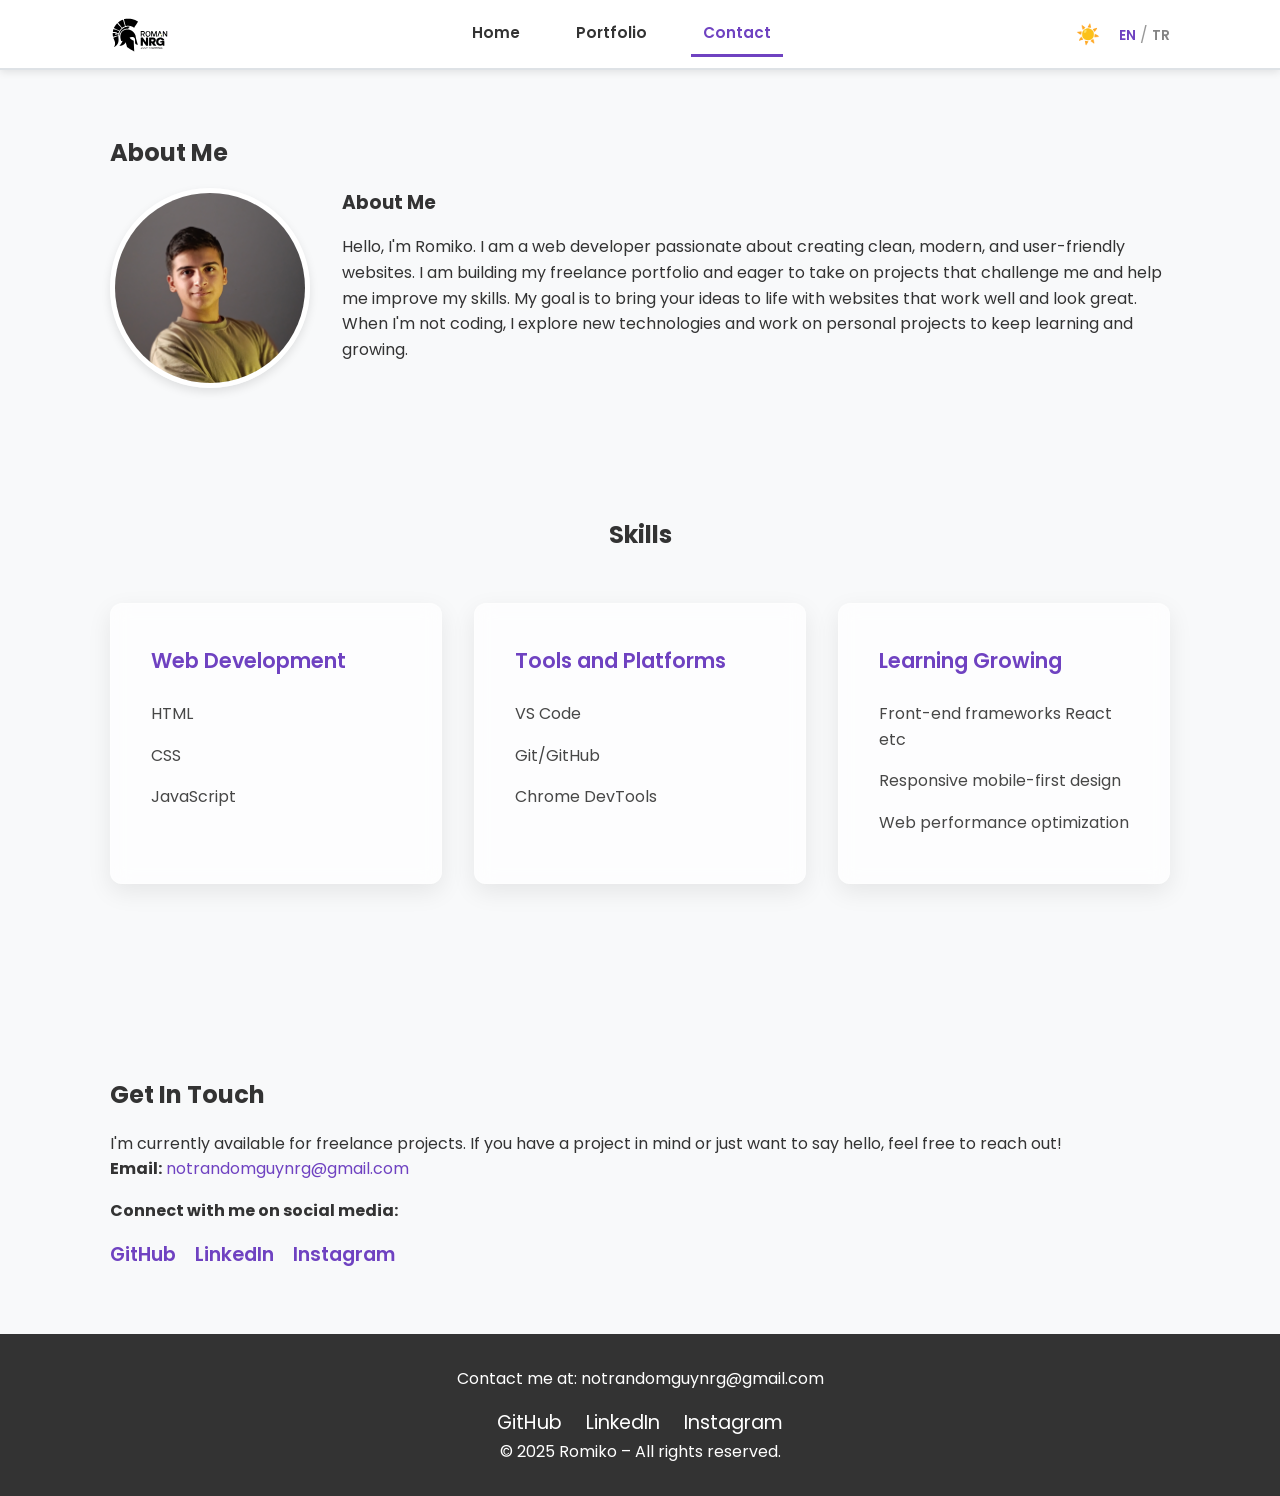
==== commit 17e7ebf4: "update" ====
--- a/about.html
+++ b/about.html
@@ -113,6 +113,7 @@
                 <a href="https://www.linkedin.com/in/%E1%83%A1%E1%83%90%E1%83%AE%E1%83%94%E1%83%9A%E1%83%98-%E1%83%A3%E1%83%AA%E1%83%9C%E1%83%9D%E1%83%91%E1%83%98%E1%83%90-b69b1a35b/" target="_blank">LinkedIn</a>
                 <a href="https://www.instagram.com/by_roman_nrg/" target="_blank">Instagram</a>
             </div>
+            <p class="copyright">© 2025 Romiko – All rights reserved.</p>
         </div>
     </footer>
 
--- a/css/styles.css
+++ b/css/styles.css
@@ -489,8 +489,14 @@
 }
 
 /* --- Portfolio Page --- */
-.portfolio-page h2 { text-align: center; }
-.portfolio-page > p { text-align: center; margin-bottom: 3rem; }
+.coming-soon {
+    background-color: #ccc;
+    color: #666;
+    padding: 8px 16px;
+    border-radius: 4px;
+    font-size: 0.9rem;
+    cursor: not-allowed;
+}
 
 .portfolio-grid {
     display: grid;
@@ -854,10 +860,7 @@
         font-size: 1.2rem;
     }
     
-    /* Portfolio Page */
-    .portfolio-page h2 {
-        font-size: 1.8rem;
-    }
+
     
     .portfolio-grid {
         grid-template-columns: 1fr;
@@ -1145,10 +1148,7 @@
         font-size: 0.9rem;
     }
     
-    /* Portfolio Page */
-    .portfolio-page h2 {
-        font-size: 1.4rem;
-    }
+
     
     .portfolio-page > p {
         font-size: 0.9rem;
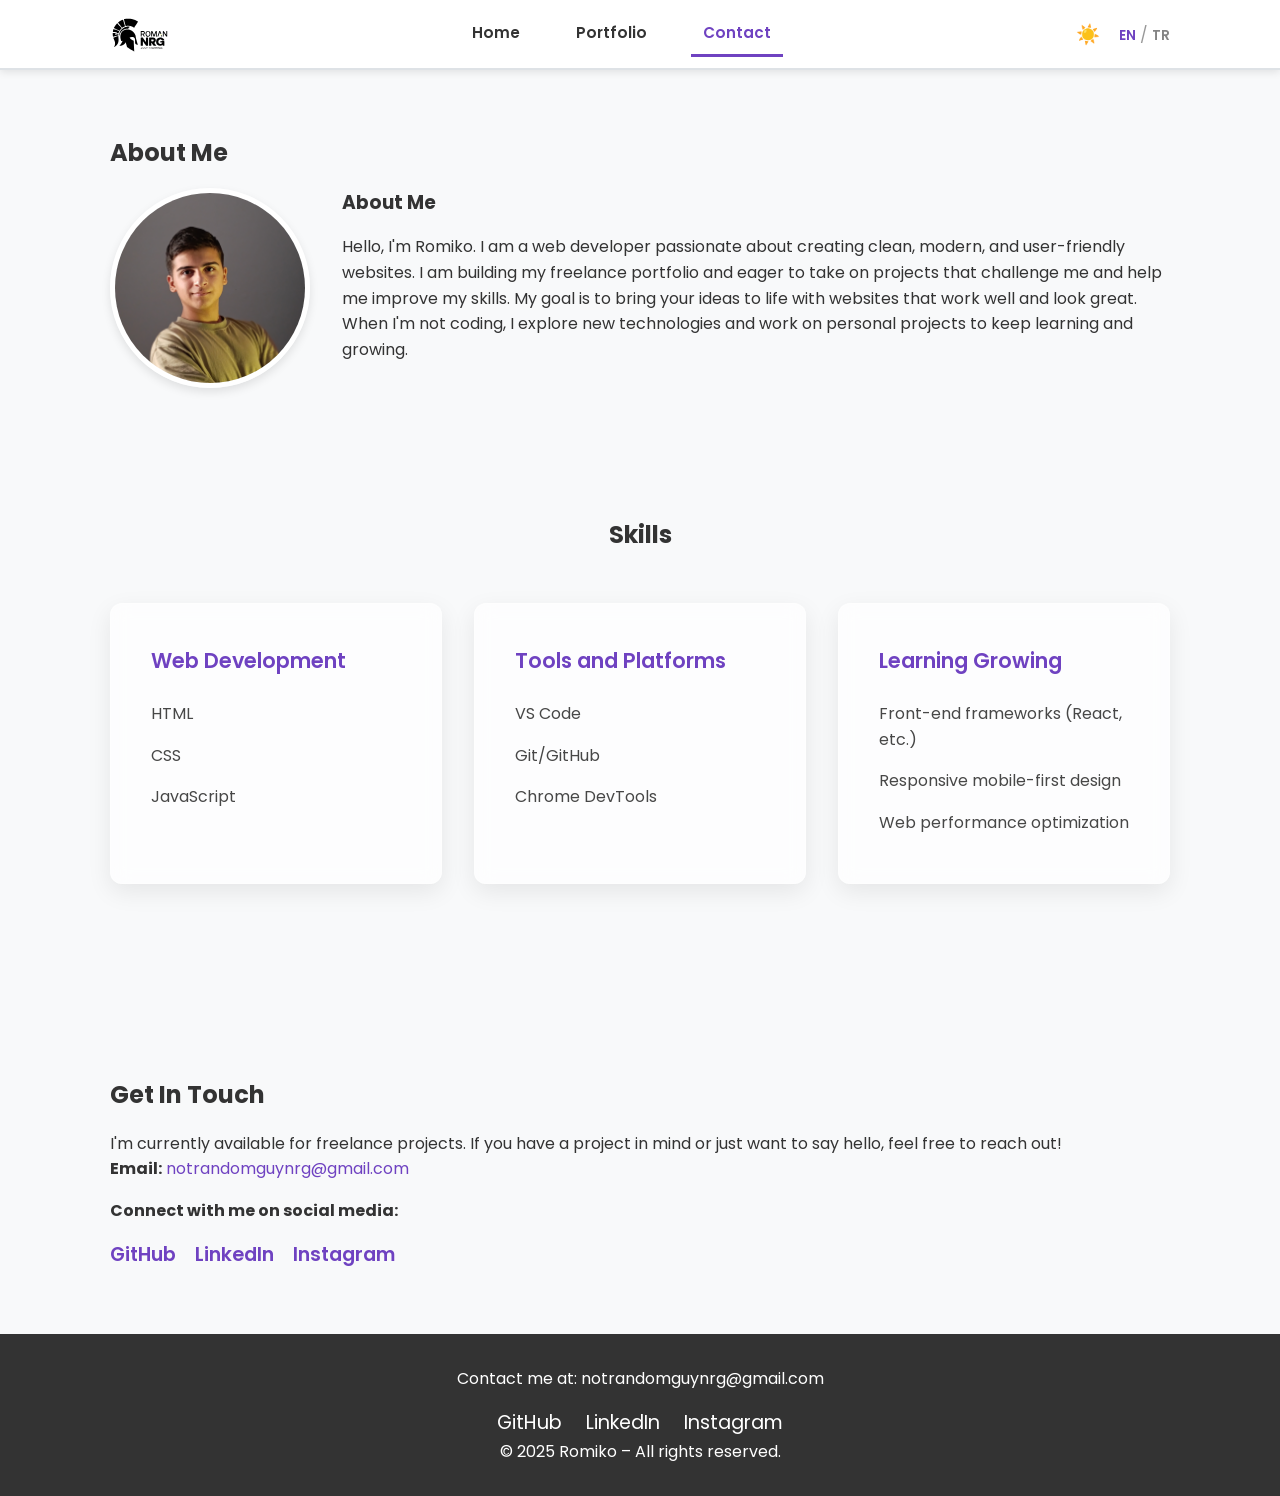
==== commit c563f40e: "added a card" ====
--- a/about.html
+++ b/about.html
@@ -3,8 +3,34 @@
 <head>
     <meta charset="UTF-8">
     <meta name="viewport" content="width=device-width, initial-scale=1.0">
-    <meta name="description" content="About Romiko, a freelance web developer.">
-    <title>About/Contact - Romiko</title>
+    <meta name="description" content="About Romiko - Creative freelance web developer. Get in touch for modern, responsive website projects. Contact information and skills overview.">
+    <meta name="keywords" content="about romiko, contact web developer, freelance developer, hire web developer, web development services">
+    <meta name="author" content="Romiko">
+    <title>About & Contact - Romiko | Freelance Web Developer</title>
+    
+    <!-- Open Graph -->
+    <meta property="og:type" content="website">
+    <meta property="og:url" content="https://romka-hue.github.io/about.html">
+    <meta property="og:title" content="About & Contact - Romiko | Freelance Web Developer">
+    <meta property="og:description" content="Get in touch with Romiko for your next web development project. View skills and contact information.">
+    <meta property="og:image" content="https://romka-hue.github.io/images/profilepicture.jpg">
+    
+    <!-- Twitter -->
+    <meta property="twitter:card" content="summary_large_image">
+    <meta property="twitter:url" content="https://romka-hue.github.io/about.html">
+    <meta property="twitter:title" content="About & Contact - Romiko">
+    <meta property="twitter:description" content="Get in touch with Romiko for your next web development project.">
+    <meta property="twitter:image" content="https://romka-hue.github.io/images/profilepicture.jpg">
+    
+    <!-- WhatsApp -->
+    <meta property="og:site_name" content="Romiko Portfolio">
+    <meta property="og:locale" content="en_US">
+    
+    <!-- Instagram -->
+    <meta name="instagram:card" content="summary_large_image">
+    <meta name="instagram:title" content="About & Contact - Romiko">
+    <meta name="instagram:description" content="Get in touch with Romiko for your next web development project.">
+    <meta name="instagram:image" content="https://romka-hue.github.io/images/profilepicture.jpg">
     <link rel="icon" type="image/png" href="images/favicon-96x96.png" sizes="96x96" />
     <link rel="icon" type="image/svg+xml" href="images/favicon.svg" />
     <link rel="shortcut icon" href="images/favicon.ico" />
@@ -81,7 +107,7 @@
                 <div class="skill-category">
                     <h3 data-lang-en="Learning Growing" data-lang-tr="Ogrenme Gelisme">Learning / Growing</h3>
                     <ul>
-                        <li data-lang-en="Front-end frameworks React etc" data-lang-tr="Front-end cerceeveleri React vb">Front-end frameworks (React, etc.)</li>
+                        <li data-lang-en="Front-end frameworks (React, etc.)" data-lang-tr="Front-end cerceeveleri (React vb)">Front-end frameworks (React, etc.)</li>
                         <li data-lang-en="Responsive mobile-first design" data-lang-tr="Duyarli mobil-oncelikli tasarim">Responsive and mobile-first design</li>
                         <li data-lang-en="Web performance optimization" data-lang-tr="Web performansi optimizasyon">Web performance and optimization</li>
                     </ul>
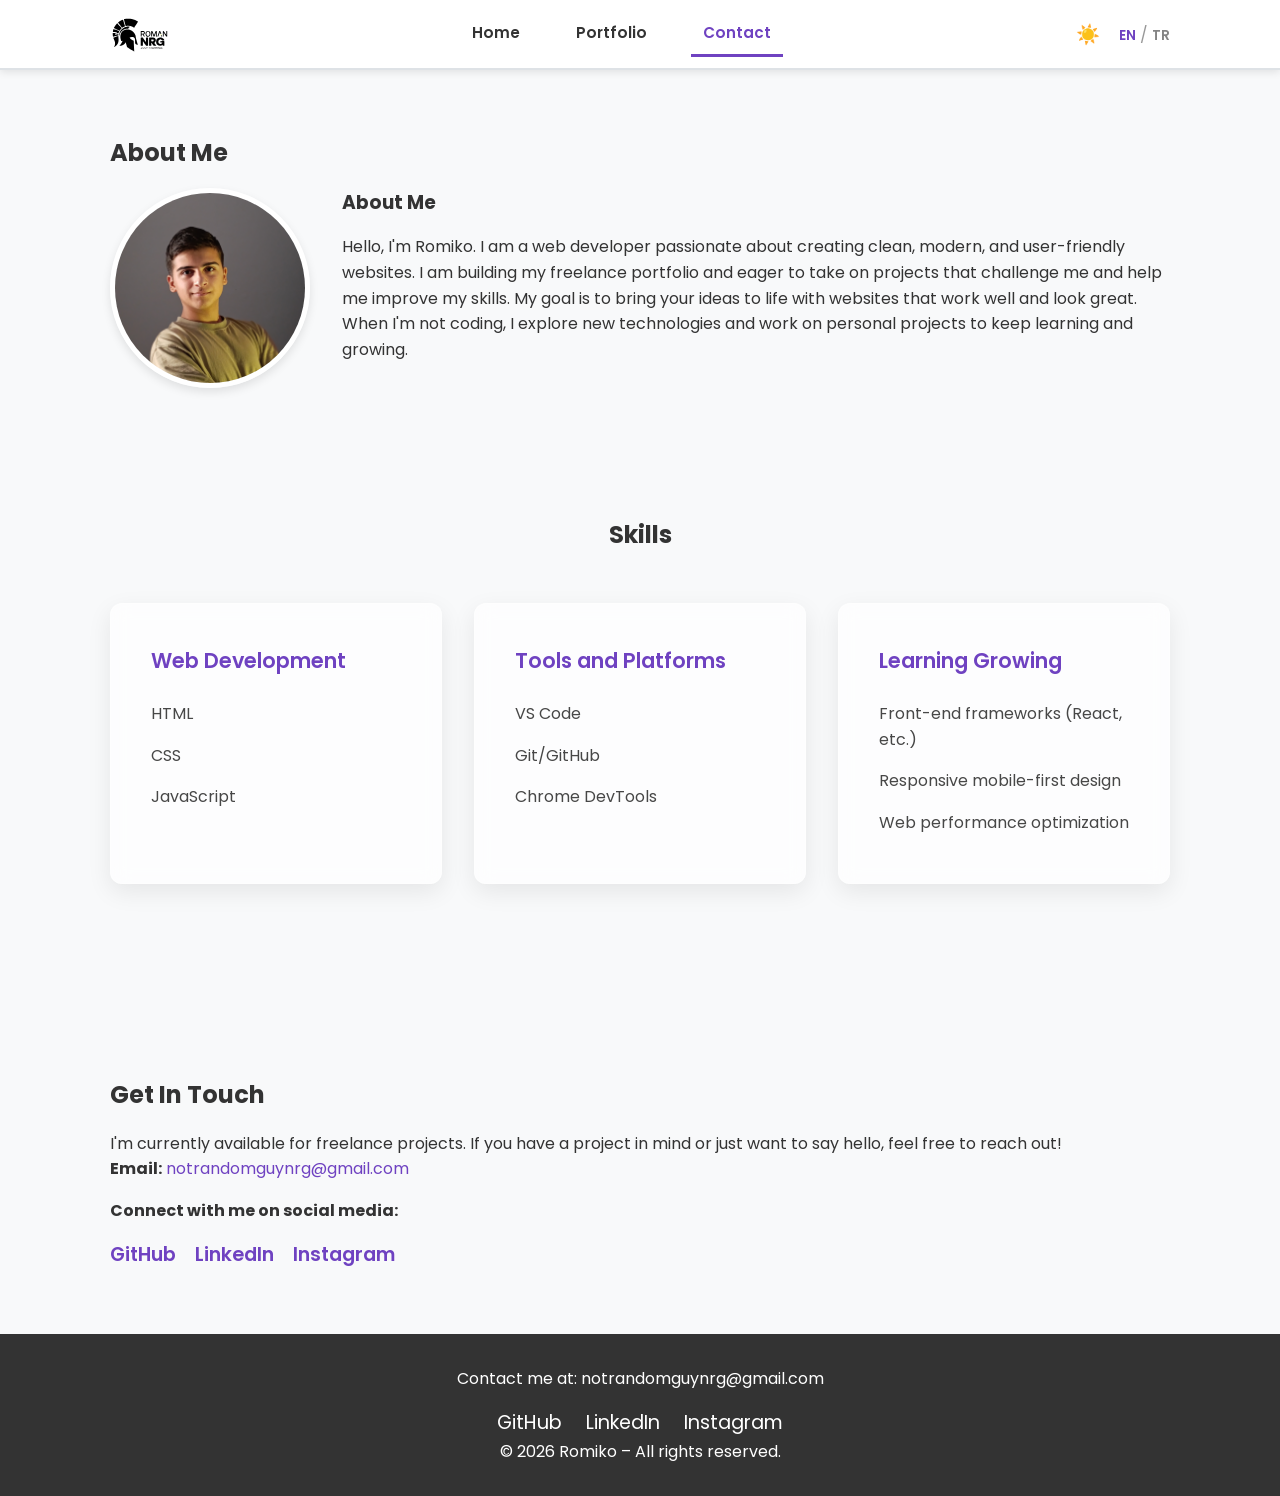
==== commit fa6b2dd1: "Updated HTML files to enhance portfolio content.\git" ====
--- a/about.html
+++ b/about.html
@@ -139,7 +139,7 @@
                 <a href="https://www.linkedin.com/in/%E1%83%A1%E1%83%90%E1%83%AE%E1%83%94%E1%83%9A%E1%83%98-%E1%83%A3%E1%83%AA%E1%83%9C%E1%83%9D%E1%83%91%E1%83%98%E1%83%90-b69b1a35b/" target="_blank">LinkedIn</a>
                 <a href="https://www.instagram.com/by_roman_nrg/" target="_blank">Instagram</a>
             </div>
-            <p class="copyright">© 2025 Romiko – All rights reserved.</p>
+            <p class="copyright">© 2026 Romiko – All rights reserved.</p>
         </div>
     </footer>
 
